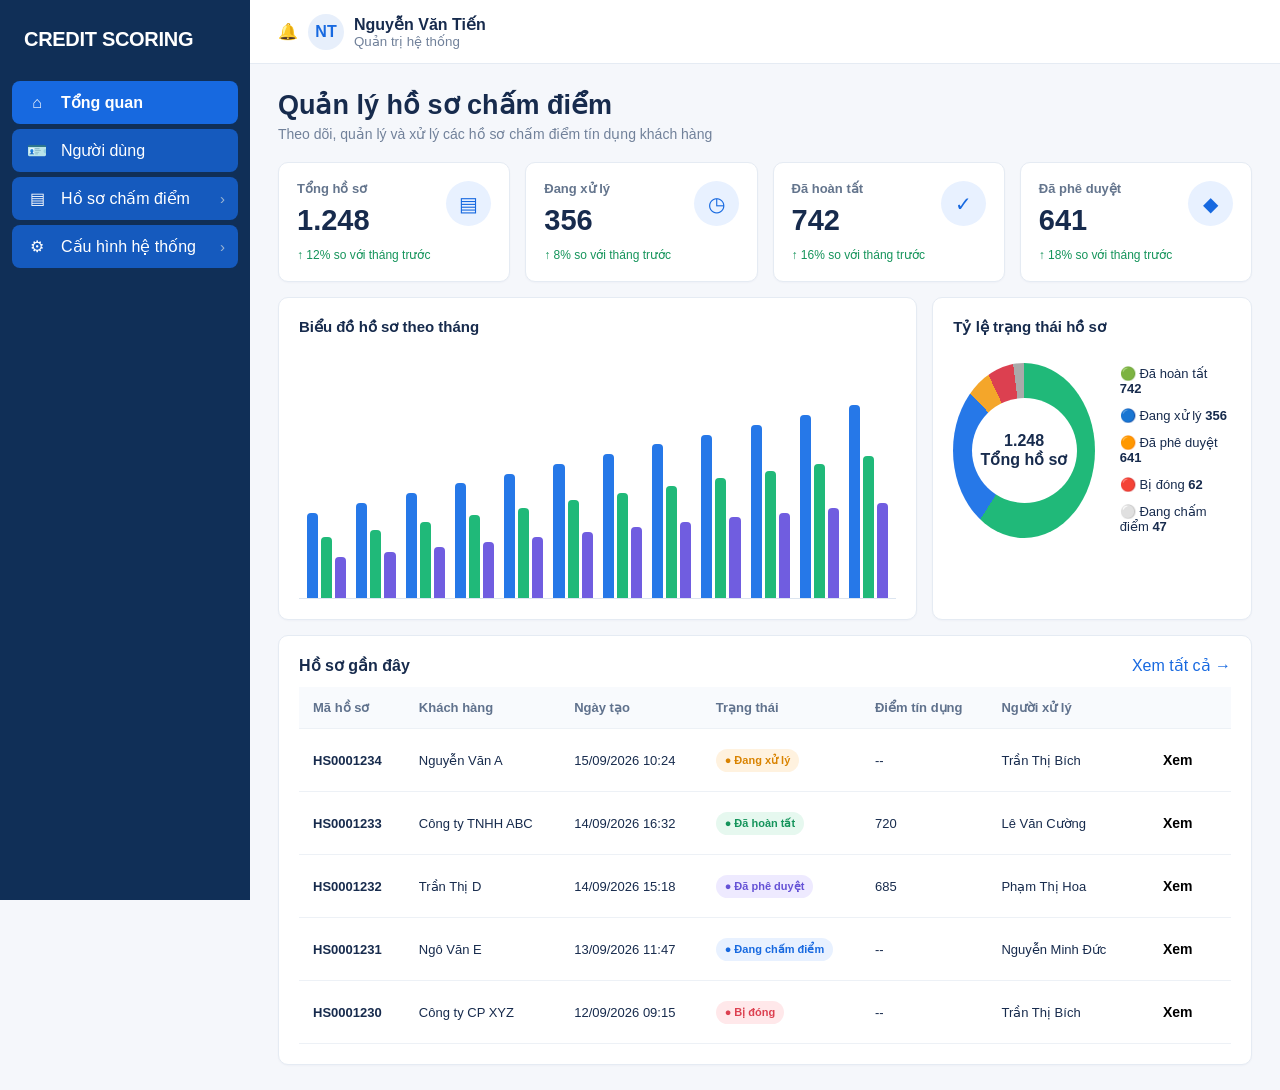
==== FE/credit-scoring-fe/index.html @ 44bb8fa6 "init fe and refactor" ====
<!DOCTYPE html>
<html lang="vi">
<head>
  <meta charset="UTF-8">
  <meta name="viewport" content="width=device-width, initial-scale=1.0">
  <title>Quản lý hồ sơ chấm điểm</title>
  <link rel="stylesheet" href="css/common.css">
  <link rel="stylesheet" href="css/layout.css">
  <link rel="stylesheet" href="css/dashboard.css">
  <link rel="stylesheet" href="css/questions.css">
  <link rel="stylesheet" href="css/model.css">
</head>
<body>
<div id="app"></div>
<script src="js/api.js"></script>
<script src="js/common.js"></script>
<script src="js/dashboard.js"></script>
<script src="js/app.js"></script>
<script src="js/questions.js"></script>
<script src="js/model.js"></script>
</body>
</html>
---- FE/credit-scoring-fe/css/common.css ----
*{box-sizing:border-box}body{margin:0;font-family:Inter,Segoe UI,Arial,sans-serif;color:#172b4d;background:#f5f8fc}button,input,select{font:inherit}a{color:#1769e0;text-decoration:none}.btn{border:1px solid #d8e1ee;background:#fff;border-radius:8px;padding:9px 15px;cursor:pointer}.btn.primary{background:#1769e0;color:#fff;border-color:#1769e0}.btn.full{width:100%;padding:12px}.muted{color:#71819a}.badge{display:inline-flex;align-items:center;gap:6px;border-radius:20px;padding:5px 10px;font-size:12px;font-weight:600}.badge.green{background:#e6f8ef;color:#15945b}.badge.orange{background:#fff2df;color:#d98300}.badge.blue{background:#e8f1ff;color:#1769e0}.badge.red{background:#ffe8ea;color:#dc4050}.badge.purple{background:#eeeaff;color:#6552d6}.card{background:#fff;border:1px solid #e4ebf4;border-radius:10px;box-shadow:0 2px 8px rgba(27,52,84,.04)}table{width:100%;border-collapse:collapse}th,td{text-align:left;padding:13px 14px;border-bottom:1px solid #edf1f6;font-size:13px}th{color:#60728d;background:#f8fafd;font-weight:600}.empty{padding:40px;text-align:center;color:#8a98aa}
---- FE/credit-scoring-fe/css/layout.css ----
/* =========================================================
   FE CREDIT SCORING - GLOBAL LAYOUT
   ========================================================= */

* {
    box-sizing: border-box;
}

html,
body {
    margin: 0;
    padding: 0;
    min-height: 100vh;
    font-family: Inter, "Segoe UI", Arial, sans-serif;
    background: #f5f7fb;
    color: #172b4d;
}

body {
    display: flex;
    min-height: 100vh;
}

/* =========================================================
   SIDEBAR
   ========================================================= */

   /* 1. Mặc định ẩn danh sách con, chỉ hiện khi nav-group có class 'open' */
.nav-children {
    display: none;
}

.nav-group.open .nav-children {
    display: block;
}

/* 2. Căn chỉnh hiển thị cho các menu con (Câu hỏi, Mô hình) */
.nav-child {
    display: flex;
    align-items: center;
    gap: 8px;                   /* Tạo khoảng cách giữa dấu • và chữ */
    padding: 8px 12px 8px 36px; /* Thụt lề trái 36px để lùi sâu hơn menu cha */
    color: #a0aec0;             /* Màu chữ menu con */
    cursor: pointer;
    font-size: 14px;
}

/* 3. Hiệu ứng khi rê chuột hoặc đang ở trang đó */
.nav-child:hover,
.nav-child.active {
    color: #ffffff;
    background-color: rgba(255, 255, 255, 0.08);
}

.sidebar {
    width: 250px;
    background: #102f57;
    color: #dbe8f8;
    padding: 20px 12px;
    position: fixed;
    inset: 0 auto 0 0;
    z-index: 100;
    overflow-y: auto;
}

.brand {
    font-size: 20px;
    font-weight: 800;
    padding: 8px 12px 25px;
    color: #fff;
    letter-spacing: -0.3px;
}

.nav {
    display: flex;
    flex-direction: column;
}

.nav-section {
    margin: 20px 12px 8px;
    font-size: 11px;
    font-weight: 700;
    text-transform: uppercase;
    color: #8fa9c9;
    letter-spacing: 0.7px;
}

.nav-item {
    display: flex;
    align-items: center;
    gap: 12px;
    padding: 12px 13px;
    border-radius: 8px;
    margin: 5px 0;
    color: #dce8f7;
    cursor: pointer;
    text-decoration: none;
    transition:
        background-color 0.15s ease,
        color 0.15s ease;
}

.nav-item.active,
.nav-item:hover {
    background: #1769e0;
    color: #fff;
}

.nav-item.active {
    font-weight: 600;
}

.nav-icon {
    width: 24px;
    min-width: 24px;
    text-align: center;
    font-size: 17px;
}

.nav-text {
    flex: 1;
}

/* Sidebar submenu */

.nav-submenu {
    margin: 2px 0 8px 36px;
}

.nav-submenu .nav-item {
    padding: 9px 12px;
    font-size: 14px;
    margin: 2px 0;
}

.nav-submenu .nav-item.active {
    background: rgba(23, 105, 224, 0.7);
}

/* =========================================================
   MAIN
   ========================================================= */

.main {
    margin-left: 250px;
    flex: 1;
    min-width: 0;
    min-height: 100vh;
}

/* =========================================================
   TOP BAR
   ========================================================= */

.topbar {
    height: 64px;
    background: #fff;
    border-bottom: 1px solid #e5ebf3;
    display: flex;
    align-items: center;
    justify-content: space-between;
    padding: 0 28px;
    position: sticky;
    top: 0;
    z-index: 50;
}

.search {
    width: 450px;
    background: #f5f8fc;
    border: 1px solid #e0e8f2;
    border-radius: 8px;
    padding: 10px 14px;
    outline: none;
    font-size: 14px;
    color: #172b4d;
    transition:
        border-color 0.15s ease,
        box-shadow 0.15s ease;
}

.search::placeholder {
    color: #9aa9bd;
}

.search:focus {
    border-color: #1769e0;
    box-shadow: 0 0 0 3px rgba(23, 105, 224, 0.1);
}

.user {
    display: flex;
    align-items: center;
    gap: 10px;
}

.user-info {
    display: flex;
    flex-direction: column;
    line-height: 1.2;
}

.user-name {
    font-size: 14px;
    font-weight: 700;
    color: #172b4d;
}

.user-role {
    font-size: 12px;
    color: #8190a5;
    margin-top: 3px;
}

.avatar {
    width: 36px;
    height: 36px;
    border-radius: 50%;
    background: #e7effb;
    display: grid;
    place-items: center;
    font-weight: 700;
    color: #1769e0;
}

/* =========================================================
   CONTENT
   ========================================================= */

.content {
    padding: 25px 28px;
    max-width: 1600px;
}

.page-title {
    display: flex;
    justify-content: space-between;
    align-items: center;
    margin-bottom: 20px;
}

.page-title h1 {
    margin: 0 0 5px;
    font-size: 27px;
    font-weight: 750;
    color: #172b4d;
}

.page-title p {
    margin: 0;
    color: #71819a;
    font-size: 14px;
}

.page-actions {
    display: flex;
    align-items: center;
    gap: 10px;
}

/* =========================================================
   BUTTON
   ========================================================= */

.btn {
    border: none;
    border-radius: 7px;
    padding: 10px 16px;
    font-size: 14px;
    font-weight: 600;
    cursor: pointer;
    display: inline-flex;
    align-items: center;
    justify-content: center;
    gap: 7px;
    transition:
        background-color 0.15s ease,
        box-shadow 0.15s ease,
        transform 0.1s ease;
}

.btn:active {
    transform: translateY(1px);
}

.btn-primary {
    background: #1769e0;
    color: #fff;
}

.btn-primary:hover {
    background: #1259c2;
    box-shadow: 0 3px 8px rgba(23, 105, 224, 0.25);
}

.btn-secondary {
    background: #fff;
    color: #344563;
    border: 1px solid #d9e2ef;
}

.btn-secondary:hover {
    background: #f5f8fc;
}

.btn-danger {
    background: #fff;
    color: #d93025;
    border: 1px solid #efcaca;
}

.btn-danger:hover {
    background: #fff5f5;
}

.btn-sm {
    padding: 7px 11px;
    font-size: 13px;
}

.btn-icon {
    width: 34px;
    height: 34px;
    padding: 0;
}

/* =========================================================
   DASHBOARD CARDS
   ========================================================= */

.card-grid {
    display: grid;
    grid-template-columns: repeat(4, minmax(0, 1fr));
    gap: 16px;
    margin-bottom: 20px;
}

.card {
    background: #fff;
    border: 1px solid #e5ebf3;
    border-radius: 10px;
    padding: 20px;
    box-shadow: 0 1px 2px rgba(16, 47, 87, 0.03);
}

.stat-card {
    min-height: 125px;
}

.stat-header {
    display: flex;
    justify-content: space-between;
    align-items: flex-start;
}

.stat-title {
    color: #71819a;
    font-size: 13px;
    font-weight: 600;
}

.stat-icon {
    width: 38px;
    height: 38px;
    border-radius: 8px;
    background: #eaf2ff;
    color: #1769e0;
    display: grid;
    place-items: center;
}

.stat-value {
    margin-top: 14px;
    font-size: 27px;
    font-weight: 750;
    color: #172b4d;
}

.stat-description {
    margin-top: 5px;
    font-size: 12px;
    color: #8997aa;
}

/* =========================================================
   CONTENT CARD
   ========================================================= */

.content-card {
    background: #fff;
    border: 1px solid #e5ebf3;
    border-radius: 10px;
    box-shadow: 0 1px 2px rgba(16, 47, 87, 0.03);
    overflow: hidden;
}

.card-header {
    padding: 18px 20px;
    border-bottom: 1px solid #e8edf4;
    display: flex;
    justify-content: space-between;
    align-items: center;
}

.card-header h2 {
    margin: 0;
    font-size: 16px;
    color: #172b4d;
}

.card-header p {
    margin: 4px 0 0;
    color: #8190a5;
    font-size: 13px;
}

.card-body {
    padding: 20px;
}

/* =========================================================
   FILTER
   ========================================================= */

.filter-bar {
    background: #fff;
    border: 1px solid #e5ebf3;
    border-radius: 10px;
    padding: 16px;
    margin-bottom: 18px;

    display: flex;
    align-items: flex-end;
    gap: 12px;
    flex-wrap: wrap;
}

.filter-item {
    display: flex;
    flex-direction: column;
    gap: 6px;
}

.filter-item label {
    font-size: 12px;
    font-weight: 600;
    color: #53657d;
}

/* =========================================================
   FORM
   ========================================================= */

.form-grid {
    display: grid;
    grid-template-columns: repeat(2, minmax(0, 1fr));
    gap: 18px 20px;
}

.form-grid-3 {
    grid-template-columns: repeat(3, minmax(0, 1fr));
}

.form-group {
    display: flex;
    flex-direction: column;
    gap: 7px;
}

.form-group.full {
    grid-column: 1 / -1;
}

.form-label {
    font-size: 13px;
    font-weight: 650;
    color: #344563;
}

.form-control,
select,
textarea {
    width: 100%;
    border: 1px solid #d9e2ef;
    border-radius: 7px;
    background: #fff;
    padding: 10px 12px;
    font-family: inherit;
    font-size: 14px;
    color: #172b4d;
    outline: none;
    transition:
        border-color 0.15s ease,
        box-shadow 0.15s ease;
}

.form-control:focus,
select:focus,
textarea:focus {
    border-color: #1769e0;
    box-shadow: 0 0 0 3px rgba(23, 105, 224, 0.1);
}

.form-control:disabled,
select:disabled,
textarea:disabled {
    background: #f5f7fa;
    color: #8a97a8;
    cursor: not-allowed;
}

textarea {
    min-height: 100px;
    resize: vertical;
}

.form-help {
    font-size: 12px;
    color: #8997aa;
}

.required {
    color: #d93025;
}

/* =========================================================
   TABLE
   ========================================================= */

.table-wrapper {
    width: 100%;
    overflow-x: auto;
}

.table {
    width: 100%;
    border-collapse: collapse;
    font-size: 13px;
}

.table th {
    background: #f7f9fc;
    color: #53657d;
    font-size: 12px;
    font-weight: 700;
    text-align: left;
    padding: 12px 14px;
    border-bottom: 1px solid #e1e7ef;
    white-space: nowrap;
}

.table td {
    padding: 13px 14px;
    border-bottom: 1px solid #edf1f6;
    color: #344563;
    vertical-align: middle;
}

.table tbody tr:hover {
    background: #f8faff;
}

.table tbody tr:last-child td {
    border-bottom: none;
}

.table-actions {
    display: flex;
    align-items: center;
    gap: 6px;
}

/* =========================================================
   BADGE / STATUS
   ========================================================= */

.badge {
    display: inline-flex;
    align-items: center;
    padding: 5px 9px;
    border-radius: 999px;
    font-size: 11px;
    font-weight: 650;
    white-space: nowrap;
}

.badge-success {
    background: #e9f8ef;
    color: #18864b;
}

.badge-warning {
    background: #fff6df;
    color: #a66a00;
}

.badge-danger {
    background: #fff0f0;
    color: #c92a2a;
}

.badge-info {
    background: #eaf2ff;
    color: #1769e0;
}

.badge-gray {
    background: #eef1f5;
    color: #68778c;
}

/* =========================================================
   PAGINATION
   ========================================================= */

.pagination {
    display: flex;
    align-items: center;
    justify-content: space-between;
    padding: 15px 18px;
    border-top: 1px solid #e8edf4;
}

.pagination-info {
    font-size: 12px;
    color: #8190a5;
}

.pagination-list {
    display: flex;
    align-items: center;
    gap: 5px;
}

.page-btn {
    width: 32px;
    height: 32px;
    border: 1px solid #d9e2ef;
    background: #fff;
    color: #53657d;
    border-radius: 6px;
    cursor: pointer;
    font-size: 13px;
}

.page-btn:hover {
    background: #f3f7fd;
}

.page-btn.active {
    background: #1769e0;
    border-color: #1769e0;
    color: #fff;
}

/* =========================================================
   EMPTY STATE
   ========================================================= */

.empty-state {
    padding: 50px 20px;
    text-align: center;
    color: #8190a5;
}

.empty-state-icon {
    font-size: 36px;
    margin-bottom: 10px;
    opacity: 0.7;
}

.empty-state-title {
    font-size: 15px;
    font-weight: 650;
    color: #53657d;
}

.empty-state-description {
    margin-top: 5px;
    font-size: 13px;
}

/* =========================================================
   ALERT
   ========================================================= */

.alert {
    padding: 12px 14px;
    border-radius: 7px;
    font-size: 13px;
    margin-bottom: 16px;
}

.alert-info {
    background: #edf5ff;
    border: 1px solid #cfe2ff;
    color: #1859a8;
}

.alert-success {
    background: #edf9f2;
    border: 1px solid #ccebd9;
    color: #18794e;
}

.alert-warning {
    background: #fff8e7;
    border: 1px solid #f2dfaa;
    color: #8a6100;
}

.alert-danger {
    background: #fff1f1;
    border: 1px solid #f0cccc;
    color: #b42323;
}

/* =========================================================
   MODAL
   ========================================================= */

.modal-overlay {
    position: fixed;
    inset: 0;
    background: rgba(16, 47, 87, 0.35);
    display: flex;
    align-items: center;
    justify-content: center;
    z-index: 1000;
    padding: 20px;
}

.modal {
    width: 100%;
    max-width: 650px;
    background: #fff;
    border-radius: 10px;
    box-shadow: 0 15px 45px rgba(16, 47, 87, 0.2);
    overflow: hidden;
}

.modal-header {
    padding: 18px 20px;
    border-bottom: 1px solid #e8edf4;
    display: flex;
    justify-content: space-between;
    align-items: center;
}

.modal-header h2 {
    margin: 0;
    font-size: 17px;
}

.modal-body {
    padding: 20px;
}

.modal-footer {
    padding: 15px 20px;
    border-top: 1px solid #e8edf4;
    display: flex;
    justify-content: flex-end;
    gap: 8px;
}

/* =========================================================
   DETAIL / INFORMATION
   ========================================================= */

.detail-grid {
    display: grid;
    grid-template-columns: repeat(2, minmax(0, 1fr));
    border-top: 1px solid #e8edf4;
    border-left: 1px solid #e8edf4;
}

.detail-item {
    padding: 14px 16px;
    border-right: 1px solid #e8edf4;
    border-bottom: 1px solid #e8edf4;
}

.detail-label {
    font-size: 12px;
    color: #8190a5;
    margin-bottom: 5px;
}

.detail-value {
    font-size: 14px;
    font-weight: 600;
    color: #344563;
}

/* =========================================================
   TABS
   ========================================================= */

.tabs {
    display: flex;
    align-items: center;
    gap: 4px;
    border-bottom: 1px solid #e2e8f0;
    margin-bottom: 20px;
}

.tab {
    padding: 11px 16px;
    font-size: 13px;
    font-weight: 600;
    color: #71819a;
    cursor: pointer;
    border-bottom: 2px solid transparent;
}

.tab:hover {
    color: #1769e0;
}

.tab.active {
    color: #1769e0;
    border-bottom-color: #1769e0;
}

/* =========================================================
   CHART / DASHBOARD
   ========================================================= */

.chart-card {
    background: #fff;
    border: 1px solid #e5ebf3;
    border-radius: 10px;
    padding: 20px;
}

.chart-title {
    font-size: 15px;
    font-weight: 700;
    color: #172b4d;
    margin-bottom: 18px;
}

.chart-container {
    min-height: 280px;
}

/* =========================================================
   SCORE
   ========================================================= */

.score-card {
    display: flex;
    align-items: center;
    gap: 25px;
}

.score-value {
    font-size: 42px;
    font-weight: 800;
    color: #1769e0;
}

.score-label {
    font-size: 13px;
    color: #71819a;
}

.score-progress {
    flex: 1;
}

.progress {
    height: 8px;
    background: #e9eef5;
    border-radius: 999px;
    overflow: hidden;
}

.progress-bar {
    height: 100%;
    background: #1769e0;
    border-radius: inherit;
    transition: width 0.25s ease;
}

/* =========================================================
   QUESTION / MODEL CONFIGURATION
   ========================================================= */

.question-list,
.model-list {
    display: flex;
    flex-direction: column;
    gap: 10px;
}

.question-item,
.model-item {
    background: #fff;
    border: 1px solid #e2e8f0;
    border-radius: 8px;
    padding: 15px 16px;

    display: flex;
    align-items: center;
    justify-content: space-between;
    gap: 15px;
}

.question-item:hover,
.model-item:hover {
    border-color: #c8d8ed;
    background: #fbfdff;
}

.question-content,
.model-content {
    flex: 1;
    min-width: 0;
}

.question-title,
.model-title {
    font-size: 14px;
    font-weight: 650;
    color: #344563;
}

.question-description,
.model-description {
    margin-top: 4px;
    font-size: 12px;
    color: #8190a5;
}

.question-actions,
.model-actions {
    display: flex;
    align-items: center;
    gap: 6px;
}

/* =========================================================
   FOOTER
   ========================================================= */

.footer {
    padding: 20px 28px;
    color: #9aa7b8;
    font-size: 12px;
    text-align: center;
}

/* =========================================================
   SCROLLBAR
   ========================================================= */

::-webkit-scrollbar {
    width: 7px;
    height: 7px;
}

::-webkit-scrollbar-track {
    background: transparent;
}

::-webkit-scrollbar-thumb {
    background: #cbd5e1;
    border-radius: 999px;
}

::-webkit-scrollbar-thumb:hover {
    background: #aebaca;
}

/* =========================================================
   RESPONSIVE
   ========================================================= */

@media (max-width: 1200px) {
    .card-grid {
        grid-template-columns: repeat(2, minmax(0, 1fr));
    }

    .search {
        width: 350px;
    }
}

@media (max-width: 900px) {
    .sidebar {
        width: 220px;
    }

    .main {
        margin-left: 220px;
    }

    .topbar {
        padding: 0 20px;
    }

    .content {
        padding: 20px;
    }

    .form-grid,
    .form-grid-3 {
        grid-template-columns: 1fr;
    }
}

@media (max-width: 700px) {
    .sidebar {
        width: 70px;
        padding: 15px 8px;
    }

    .brand {
        font-size: 0;
        text-align: center;
        padding: 8px 0 20px;
    }

    .brand::after {
        content: "FE";
        font-size: 18px;
    }

    .nav-item {
        justify-content: center;
        padding: 11px;
    }

    .nav-text,
    .nav-section {
        display: none;
    }

    .main {
        margin-left: 70px;
    }

    .topbar {
        padding: 0 15px;
    }

    .search {
        width: 200px;
    }

    .user-info {
        display: none;
    }

    .content {
        padding: 18px 15px;
    }

    .page-title {
        align-items: flex-start;
        gap: 15px;
        flex-direction: column;
    }

    .card-grid {
        grid-template-columns: 1fr;
    }

    .pagination {
        flex-direction: column;
        align-items: flex-start;
        gap: 10px;
    }

    .detail-grid {
        grid-template-columns: 1fr;
    }

}
---- FE/credit-scoring-fe/css/dashboard.css ----
.kpis{display:grid;grid-template-columns:repeat(4,1fr);gap:15px}.kpi{padding:18px;display:flex;justify-content:space-between}.kpi h3{margin:0;color:#64758d;font-size:13px}.kpi strong{display:block;font-size:29px;margin:8px 0}.trend{font-size:12px;color:#15945b}.kpi-icon{width:45px;height:45px;border-radius:50%;display:grid;place-items:center;background:#e8f1ff;color:#1769e0;font-size:20px}.charts{display:grid;grid-template-columns:2fr 1fr;gap:15px;margin-top:15px}.chart-card{padding:20px}.chart-title{font-weight:700;margin-bottom:18px}.bar-chart{height:245px;display:flex;align-items:end;gap:10px;border-bottom:1px solid #dce5f0;padding:0 8px}.bar-group{flex:1;display:flex;align-items:end;gap:3px;height:100%}.bar{width:30%;border-radius:4px 4px 0 0}.bar.a{height:70%;background:#2678e8}.bar.b{height:48%;background:#20b979}.bar.c{height:35%;background:#705de0}.donut-wrap{display:flex;align-items:center;gap:25px}.donut{width:175px;height:175px;border-radius:50%;background:conic-gradient(#20b979 0 59%,#2678e8 59% 88%,#f4a62a 88% 93%,#dc4050 93% 98%,#aaa 98%);display:grid;place-items:center}.donut:after{content:"1.248\A Tổng hồ sơ";white-space:pre;text-align:center;width:105px;height:105px;border-radius:50%;background:#fff;display:grid;place-items:center;font-weight:700}.legend div{margin:12px 0;font-size:13px}.recent{margin-top:15px;padding:20px}.recent-head{display:flex;justify-content:space-between;align-items:center;margin-bottom:12px}@media(max-width:1000px){.kpis{grid-template-columns:repeat(2,1fr)}.charts{grid-template-columns:1fr}.sidebar{width:210px}.main{margin-left:210px}.search{width:300px}}
---- FE/credit-scoring-fe/css/questions.css ----
/* =========================================================
GLOBAL
========================================================= */

* {
box-sizing: border-box;
}

html,
body {
margin: 0;
padding: 0;
min-height: 100vh;
}

body {
display: flex;
font-family: Inter, "Segoe UI", Arial, sans-serif;
background: #f5f7fb;
color: #172b4d;
}

/* =========================================================
SIDEBAR
========================================================= */

.sidebar {
width: 250px;
background: #102f57;
color: #dbe8f8;

padding: 20px 12px;

position: fixed;
inset: 0 auto 0 0;

z-index: 100;

overflow-y: auto;

}

.brand {
font-size: 20px;
font-weight: 800;

padding: 8px 12px 25px;

color: #fff;

white-space: nowrap;

}

.sidebar-nav {
display: flex;
flex-direction: column;
}

/* =========================================================
NAV
========================================================= */

.nav-section {
margin: 20px 12px 8px;

font-size: 10px;
font-weight: 700;

color: #8fa9c9;

letter-spacing: .8px;

}

.nav-item {
display: flex;
align-items: center;

gap: 12px;

width: 100%;

padding: 12px 13px;

margin: 5px 0;

border-radius: 8px;

color: #dce8f7;

cursor: pointer;

text-decoration: none;

transition:
    background .15s ease,
    color .15s ease;

}

.nav-item {
background: rgba(23, 105, 224, .75);
color: #fff;
}

.nav-item.active {
background: #1769e0;
color: #fff;
font-weight: 600;
}

.nav-icon {
width: 24px;
min-width: 24px;

text-align: center;

font-size: 16px;

}

.nav-text {
flex: 1;
}

.nav-arrow {
font-size: 15px;
color: #9db5d2;
}

/* =========================================================
SUBMENU
========================================================= */

.config-parent {
cursor: default;
margin-bottom: 2px;
}

.config-parent {
background: rgba(23, 105, 224, .35);
}

.nav-submenu {
width: 100%;

padding-left: 24px;

margin-bottom: 8px;

}

.submenu-item {
padding: 10px 12px;

margin: 3px 0;

font-size: 14px;

}

.submenu-item .nav-icon {
width: 20px;
min-width: 20px;
}

/* =========================================================
MAIN
========================================================= */

.main {
margin-left: 250px;

flex: 1;

min-width: 0;
min-height: 100vh;

}

/* =========================================================
TOPBAR
========================================================= */

.topbar {
height: 64px;

background: #fff;

border-bottom: 1px solid #e5ebf3;

display: flex;
align-items: center;
justify-content: space-between;

padding: 0 28px;

position: sticky;
top: 0;

z-index: 50;

}

.breadcrumb {
display: flex;
align-items: center;

gap: 9px;

font-size: 13px;

color: #8190a5;

}

.breadcrumb span {
color: #bdc6d3;
}

.breadcrumb strong {
color: #344563;
}

.topbar-right {
display: flex;
align-items: center;
}

.user {
display: flex;
align-items: center;

gap: 10px;

}

.user-info {
display: flex;
flex-direction: column;

line-height: 1.2;

text-align: right;

}

.user-name {
font-size: 14px;
font-weight: 700;

color: #172b4d;

}

.user-role {
margin-top: 3px;

font-size: 11px;

color: #8190a5;

}

.avatar {
width: 36px;
height: 36px;

border-radius: 50%;

background: #e7effb;

display: grid;
place-items: center;

font-weight: 700;

color: #1769e0;

}

/* =========================================================
CONTENT
========================================================= */

.content {
padding: 25px 28px;
}

/* =========================================================
PAGE TITLE
========================================================= */

.page-title {
display: flex;
justify-content: space-between;
align-items: center;

gap: 20px;

margin-bottom: 20px;

}

.page-title h1 {
margin: 0 0 5px;

font-size: 27px;
font-weight: 750;

color: #172b4d;

}

.page-title p {
margin: 0;

font-size: 14px;

color: #71819a;

}

.page-actions {
display: flex;
align-items: center;

gap: 10px;

}

/* =========================================================
BUTTON
========================================================= */

.btn {
border: none;

border-radius: 7px;

padding: 10px 16px;

font-family: inherit;

font-size: 14px;
font-weight: 600;

cursor: pointer;

display: inline-flex;
align-items: center;
justify-content: center;

gap: 7px;

transition:
    background .15s ease,
    border-color .15s ease,
    box-shadow .15s ease;

}

.btn-primary {
background: #1769e0;
color: #fff;
}

.btn-primary {
background: #1259c2;

box-shadow:
    0 3px 8px rgba(23, 105, 224, .25);

}

.btn-secondary {
background: #fff;

color: #344563;

border: 1px solid #d9e2ef;

}

.btn-secondary {
background: #f5f8fc;
}

.btn-sm {
padding: 7px 11px;
font-size: 13px;
}

.btn-icon-text {
font-size: 18px;
line-height: 1;
}

/* =========================================================
CARD
========================================================= */

.content-card {
background: #fff;

border: 1px solid #e5ebf3;

border-radius: 10px;

box-shadow:
    0 1px 2px rgba(16, 47, 87, .03);

overflow: hidden;

}

.card-header {
padding: 18px 20px;

border-bottom: 1px solid #e8edf4;

display: flex;
justify-content: space-between;
align-items: center;

}

.card-header h2 {
margin: 0;

font-size: 16px;

color: #172b4d;

}

.card-header p {
margin: 5px 0 0;

font-size: 12px;

color: #8190a5;

}

.card-header p strong {
color: #344563;
}

.card-header-actions {
display: flex;
align-items: center;
gap: 8px;
}

/* =========================================================
TABLE
========================================================= */

.table-wrapper {
width: 100%;

overflow-x: auto;

}

.question-table {
width: 100%;

border-collapse: collapse;

table-layout: fixed;

font-size: 13px;

}

.question-table th {
background: #f7f9fc;

color: #53657d;

font-size: 12px;
font-weight: 700;

text-align: left;

padding: 12px 14px;

border-bottom: 1px solid #e1e7ef;

white-space: nowrap;

}

.question-table td {
padding: 14px;

border-bottom: 1px solid #edf1f6;

color: #344563;

vertical-align: middle;

}

.question-table tbody tr {
transition: background .12s ease;
}

.question-table tbody tr {
background: #f8faff;
}

.question-table tbody tr td {
border-bottom: none;
}

/* =========================================================
TABLE COLUMNS
========================================================= */

.col-stt {
width: 65px;
}

.col-id {
width: 280px;
}

.col-code {
width: 140px;
}

.col-model {
width: 120px;
}

.col-action {
width: 125px;
}

/* =========================================================
QUESTION DATA
========================================================= */

.question-id {
display: block;

font-family: Consolas, "Courier New", monospace;

font-size: 11px;

color: #8190a5;

white-space: nowrap;

overflow: hidden;

text-overflow: ellipsis;

}

.question-code {
display: inline-flex;
align-items: center;

padding: 5px 9px;

border-radius: 5px;

background: #edf4ff;

color: #1769e0;

font-family: Consolas, "Courier New", monospace;

font-size: 12px;
font-weight: 700;

}

.question-name {
font-size: 13px;
font-weight: 500;

color: #344563;

}

/* =========================================================
BADGE
========================================================= */

.badge {
display: inline-flex;
align-items: center;

padding: 5px 9px;

border-radius: 999px;

font-size: 11px;
font-weight: 650;

white-space: nowrap;

}

.badge-info {
background: #eaf2ff;
color: #1769e0;
}

.badge-gray {
background: #eef1f5;
color: #68778c;
}

/* =========================================================
ACTION
========================================================= */

.table-actions {
display: flex;
align-items: center;

gap: 6px;

}

.action-btn {
width: 32px;
height: 32px;

border: 1px solid #dce4ef;

border-radius: 6px;

background: #fff;

cursor: pointer;

display: inline-flex;
align-items: center;
justify-content: center;

font-size: 14px;

}

.action-btn {
background: #f3f7fd;
}

.action-btn.view {
color: #1769e0;
}

.action-btn.edit {
color: #53657d;
}

/* =========================================================
EMPTY
========================================================= */

.empty-state {
padding: 55px 20px;

text-align: center;

}

.empty-icon {
width: 48px;
height: 48px;

margin: 0 auto 12px;

border-radius: 50%;

background: #edf4ff;

color: #1769e0;

display: grid;
place-items: center;

font-size: 22px;
font-weight: 700;

}

.empty-title {
font-size: 15px;
font-weight: 650;

color: #53657d;

}

.empty-description {
margin-top: 5px;

font-size: 13px;

color: #8997aa;

}

/* =========================================================
PAGINATION
========================================================= */

.pagination {
display: flex;
justify-content: space-between;
align-items: center;

padding: 15px 18px;

border-top: 1px solid #e8edf4;

}

.pagination-info {
font-size: 12px;
color: #8190a5;
}

.pagination-list {
display: flex;
align-items: center;

gap: 5px;

}

.page-btn {
width: 32px;
height: 32px;

border: 1px solid #d9e2ef;

background: #fff;

color: #53657d;

border-radius: 6px;

cursor: pointer;

}

.page-btn:hover() {
background: #f3f7fd;
}

.page-btn.active {
background: #1769e0;
border-color: #1769e0;

color: #fff;

}

.page-btn {
opacity: .45;
cursor: not-allowed;
}

/* =========================================================
MODAL
========================================================= */

.modal-overlay {
position: fixed;

inset: 0;

background: rgba(16, 47, 87, .35);

display: flex;
align-items: center;
justify-content: center;

z-index: 1000;

padding: 20px;

}

.modal {
width: 100%;

background: #fff;

border-radius: 10px;

box-shadow:
    0 15px 45px rgba(16, 47, 87, .20);

overflow: hidden;

}

.question-modal {
max-width: 620px;
}

.modal-header {
padding: 18px 20px;

border-bottom: 1px solid #e8edf4;

display: flex;
justify-content: space-between;
align-items: flex-start;

gap: 15px;

}

.modal-header h2 {
margin: 0;

font-size: 17px;

color: #172b4d;

}

.modal-header p {
margin: 5px 0 0;

font-size: 13px;

color: #8190a5;

}

.modal-close {
width: 32px;
height: 32px;

border: none;

border-radius: 6px;

background: transparent;

color: #71819a;

font-size: 23px;

line-height: 1;

cursor: pointer;

}

.modal-close {
background: #f2f5f9;

color: #344563;

}

.modal-body {
padding: 20px;
}

.modal-footer {
padding: 15px 20px;

border-top: 1px solid #e8edf4;

display: flex;
justify-content: flex-end;

gap: 8px;

}

/* =========================================================
FORM
========================================================= */

.form-group {
display: flex;
flex-direction: column;

gap: 7px;

margin-bottom: 18px;

}

.form-group {
margin-bottom: 0;
}

.form-label {
font-size: 13px;

font-weight: 650;

color: #344563;

}

.required {
color: #d93025;
}

.readonly-field {
    background-color: #e3e4e6 !important;
    color: #6b7280 !important;
    cursor: not-allowed !important;
    opacity: 0.75 !important;
}

.form-control {
width: 100%;

border: 1px solid #d9e2ef;

border-radius: 7px;

background: #fff;

padding: 10px 12px;

font-family: inherit;

font-size: 14px;

color: #172b4d;

outline: none;

transition:
    border-color .15s ease,
    box-shadow .15s ease;

}



.form-control {
border-color: #1769e0;

box-shadow:
    0 0 0 3px rgba(23, 105, 224, .10);

}

.form-control.readonly {
background: #f5f7fa;

color: #71819a;

cursor: not-allowed;

}

textarea.form-control {
min-height: 110px;

resize: vertical;

}

.form-help {
font-size: 11px;

color: #8997aa;

}

/* =========================================================
DETAIL
========================================================= */

.detail-list {
border: 1px solid #e3e9f1;

border-radius: 8px;

overflow: hidden;

}

.detail-row {
display: grid;

grid-template-columns: 150px 1fr;

min-height: 55px;

border-bottom: 1px solid #e8edf4;

}

.detail-row {
border-bottom: none;
}

.detail-label {
display: flex;
align-items: center;

padding: 12px 15px;

background: #f7f9fc;

color: #71819a;

font-size: 13px;

font-weight: 600;

}

.detail-value {
display: flex;
align-items: center;

padding: 12px 15px;

color: #344563;

font-size: 14px;

word-break: break-word;

}

.detail-id {
font-family: Consolas, "Courier New", monospace;

font-size: 11px;

color: #71819a;

}

/* =========================================================
ALERT
========================================================= */

.alert {
padding: 11px 13px;

border-radius: 7px;

font-size: 13px;

margin-bottom: 18px;

}

.alert-danger {
background: #fff1f1;

border: 1px solid #f0cccc;

color: #b42323;

}

/* =========================================================
TOAST
========================================================= */

.toast {
position: fixed;

right: 28px;
bottom: 28px;

min-width: 280px;

padding: 13px 16px;

border-radius: 8px;

background: #173b67;

color: #fff;

font-size: 13px;

box-shadow:
    0 6px 20px rgba(16, 47, 87, .20);

z-index: 2000;

animation: toastIn .2s ease;

}

@keyframes toastIn {
from {
opacity: 0;
transform: translateY(10px);
}

to {
    opacity: 1;
    transform: translateY(0);
}

}

/* =========================================================
HIDDEN
========================================================= */

.hidden {
display: none !important;
}

/* =========================================================
RESPONSIVE
========================================================= */

@media (max-width: 1000px) {

.col-id {
    width: 230px;
}

.content {
    padding: 20px;
}

}

@media (max-width: 750px) {

.sidebar {
    width: 70px;

    padding: 15px 8px;
}

.brand {
    font-size: 0;

    text-align: center;

    padding: 8px 0 20px;
}

.brand::after {
    content: "FE";

    font-size: 18px;
}

.nav-item {
    justify-content: center;

    padding: 11px;
}

.nav-text,
.nav-section,
.nav-arrow {
    display: none;
}

.nav-submenu {
    padding-left: 0;
}

.main {
    margin-left: 70px;
}

.topbar {
    padding: 0 15px;
}

.breadcrumb {
    display: none;
}

.user-info {
    display: none;
}

.content {
    padding: 18px 15px;
}

.page-title {
    flex-direction: column;

    align-items: flex-start;
}

.page-actions {
    width: 100%;
}

.page-actions .btn {
    width: 100%;
}

.detail-row {
    grid-template-columns: 120px 1fr;
}

.modal-overlay {
    display: none;
}

.modal-overlay.show {
    display: flex;
}



}
---- FE/credit-scoring-fe/css/model.css ----
/* =========================================================
GLOBAL
========================================================= */

* {
box-sizing: border-box;
}

html,
body {
margin: 0;
padding: 0;
min-height: 100vh;
}

body {
display: flex;
font-family: Inter, "Segoe UI", Arial, sans-serif;
background: #f5f7fb;
color: #172b4d;
}

/* =========================================================
SIDEBAR
========================================================= */

.sidebar {
width: 250px;
background: #102f57;
color: #dbe8f8;

padding: 20px 12px;

position: fixed;
inset: 0 auto 0 0;

z-index: 100;

overflow-y: auto;

}

.brand {
font-size: 20px;
font-weight: 800;

padding: 8px 12px 25px;

color: #fff;

white-space: nowrap;

}

.sidebar-nav {
display: flex;
flex-direction: column;
}

.question-option {
    display: flex;
    align-items: flex-start;
    gap: 10px;
    padding: 10px 12px;
    cursor: pointer;
}

.question-checkbox {
    margin-top: 3px;
    flex-shrink: 0;
}

.question-option-content {
    flex: 1;
}

.question-header {
    display: flex;
    align-items: baseline;
    gap: 12px;
}

.question-code {
    font-weight: 600;
    min-width: 60px;
    flex-shrink: 0;
}

.question-name {
    color: #374151;
}

/* =========================================================
NAV
========================================================= */

.nav-section {
margin: 20px 12px 8px;

font-size: 10px;
font-weight: 700;

color: #8fa9c9;

letter-spacing: .8px;

}

.nav-item {
display: flex;
align-items: center;

gap: 12px;

width: 100%;

padding: 12px 13px;

margin: 5px 0;

border-radius: 8px;

color: #dce8f7;

cursor: pointer;

text-decoration: none;

transition:
    background .15s ease,
    color .15s ease;

}

.nav-item {
background: rgba(23, 105, 224, .75);
color: #fff;
}

.nav-item.active {
background: #1769e0;
color: #fff;
font-weight: 600;
}

.nav-icon {
width: 24px;
min-width: 24px;

text-align: center;

font-size: 16px;

}

.nav-text {
flex: 1;
}

.nav-arrow {
font-size: 15px;
color: #9db5d2;
}

/* =========================================================
SUBMENU
========================================================= */

.config-parent {
cursor: default;
margin-bottom: 2px;
}

.config-parent {
background: rgba(23, 105, 224, .35);
}

.nav-submenu {
width: 100%;

padding-left: 24px;

margin-bottom: 8px;

}

.submenu-item {
padding: 10px 12px;

margin: 3px 0;

font-size: 14px;

}

.submenu-item .nav-icon {
width: 20px;
min-width: 20px;
}

/* =========================================================
MAIN
========================================================= */

.main {
margin-left: 250px;

flex: 1;

min-width: 0;
min-height: 100vh;

}

/* =========================================================
TOPBAR
========================================================= */

.topbar {
height: 64px;

background: #fff;

border-bottom: 1px solid #e5ebf3;

display: flex;
align-items: center;
justify-content: space-between;

padding: 0 28px;

position: sticky;
top: 0;

z-index: 50;

}

.breadcrumb {
display: flex;
align-items: center;

gap: 9px;

font-size: 13px;

color: #8190a5;

}

.breadcrumb span {
color: #bdc6d3;
}

.breadcrumb strong {
color: #344563;
}

.topbar-right {
display: flex;
align-items: center;
}

.user {
display: flex;
align-items: center;

gap: 10px;

}

.user-info {
display: flex;
flex-direction: column;

line-height: 1.2;

text-align: right;

}

.user-name {
font-size: 14px;
font-weight: 700;

color: #172b4d;

}

.user-role {
margin-top: 3px;

font-size: 11px;

color: #8190a5;

}

.avatar {
width: 36px;
height: 36px;

border-radius: 50%;

background: #e7effb;

display: grid;
place-items: center;

font-weight: 700;

color: #1769e0;

}

/* =========================================================
CONTENT
========================================================= */

.content {
padding: 25px 28px;
}

/* =========================================================
PAGE TITLE
========================================================= */

.page-title {
display: flex;
justify-content: space-between;
align-items: center;

gap: 20px;

margin-bottom: 20px;

}

.page-title h1 {
margin: 0 0 5px;

font-size: 27px;
font-weight: 750;

color: #172b4d;

}

.page-title p {
margin: 0;

font-size: 14px;

color: #71819a;

}

.page-actions {
display: flex;
align-items: center;

gap: 10px;

}

/* =========================================================
BUTTON
========================================================= */

.btn {
border: none;

border-radius: 7px;

padding: 10px 16px;

font-family: inherit;

font-size: 14px;
font-weight: 600;

cursor: pointer;

display: inline-flex;
align-items: center;
justify-content: center;

gap: 7px;

transition:
    background .15s ease,
    border-color .15s ease,
    box-shadow .15s ease;

}

.btn-primary {
background: #1769e0;
color: #fff;
}

.btn-primary {
background: #1259c2;

box-shadow:
    0 3px 8px rgba(23, 105, 224, .25);

}

.btn-secondary {
background: #fff;

color: #344563;

border: 1px solid #d9e2ef;

}

.btn-secondary {
background: #f5f8fc;
}

.btn-sm {
padding: 7px 11px;
font-size: 13px;
}

.btn-icon-text {
font-size: 18px;
line-height: 1;
}

/* =========================================================
CARD
========================================================= */

.content-card {
background: #fff;

border: 1px solid #e5ebf3;

border-radius: 10px;

box-shadow:
    0 1px 2px rgba(16, 47, 87, .03);

overflow: hidden;

}

.card-header {
padding: 18px 20px;

border-bottom: 1px solid #e8edf4;

display: flex;
justify-content: space-between;
align-items: center;

}

.card-header h2 {
margin: 0;

font-size: 16px;

color: #172b4d;

}

.card-header p {
margin: 5px 0 0;

font-size: 12px;

color: #8190a5;

}

.card-header p strong {
color: #344563;
}

.card-header-actions {
display: flex;
align-items: center;
gap: 8px;
}

/* =========================================================
TABLE
========================================================= */

.table-wrapper {
width: 100%;

overflow-x: auto;

}

.model-table {
width: 100%;

border-collapse: collapse;

table-layout: fixed;

font-size: 13px;

}

.model-table th {
background: #f7f9fc;

color: #53657d;

font-size: 12px;
font-weight: 700;

text-align: left;

padding: 12px 14px;

border-bottom: 1px solid #e1e7ef;

white-space: nowrap;

}

.model-table td {
padding: 14px;

border-bottom: 1px solid #edf1f6;

color: #344563;

vertical-align: middle;

}

.model-table tbody tr {
transition: background .12s ease;
}

.model-table tbody tr {
background: #f8faff;
}

.model-table tbody tr td {
border-bottom: none;
}

/* =========================================================
TABLE COLUMNS
========================================================= */

.col-stt {
width: 65px;
}

.col-id {
width: 280px;
}

.col-code {
width: 140px;
}

.col-model {
width: 120px;
}

.col-action {
width: 125px;
}

/* =========================================================
model DATA
========================================================= */

.model-id {
display: block;

font-family: Consolas, "Courier New", monospace;

font-size: 11px;

color: #8190a5;

white-space: nowrap;

overflow: hidden;

text-overflow: ellipsis;

}

.model-code {
display: inline-flex;
align-items: center;

padding: 5px 9px;

border-radius: 5px;

background: #edf4ff;

color: #1769e0;

font-family: Consolas, "Courier New", monospace;

font-size: 12px;
font-weight: 700;

}

.model-name {
font-size: 13px;
font-weight: 500;

color: #344563;

}

/* =========================================================
BADGE
========================================================= */

.badge {
display: inline-flex;
align-items: center;

padding: 5px 9px;

border-radius: 999px;

font-size: 11px;
font-weight: 650;

white-space: nowrap;

}

.badge-info {
background: #eaf2ff;
color: #1769e0;
}

.badge-gray {
background: #eef1f5;
color: #68778c;
}

/* =========================================================
ACTION
========================================================= */

.table-actions {
display: flex;
align-items: center;

gap: 6px;

}

.action-btn {
width: 32px;
height: 32px;

border: 1px solid #dce4ef;

border-radius: 6px;

background: #fff;

cursor: pointer;

display: inline-flex;
align-items: center;
justify-content: center;

font-size: 14px;

}

.action-btn {
background: #f3f7fd;
}

.action-btn.view {
color: #1769e0;
}

.action-btn.edit {
color: #53657d;
}

/* =========================================================
EMPTY
========================================================= */

.empty-state {
padding: 55px 20px;

text-align: center;

}

.empty-icon {
width: 48px;
height: 48px;

margin: 0 auto 12px;

border-radius: 50%;

background: #edf4ff;

color: #1769e0;

display: grid;
place-items: center;

font-size: 22px;
font-weight: 700;

}

.empty-title {
font-size: 15px;
font-weight: 650;

color: #53657d;

}

.empty-description {
margin-top: 5px;

font-size: 13px;

color: #8997aa;

}

/* =========================================================
PAGINATION
========================================================= */

.pagination {
display: flex;
justify-content: space-between;
align-items: center;

padding: 15px 18px;

border-top: 1px solid #e8edf4;

}

.pagination-info {
font-size: 12px;
color: #8190a5;
}

.pagination-list {
display: flex;
align-items: center;

gap: 5px;

}

.page-btn {
width: 32px;
height: 32px;

border: 1px solid #d9e2ef;

background: #fff;

color: #53657d;

border-radius: 6px;

cursor: pointer;

}

.page-btn:hover() {
background: #f3f7fd;
}

.page-btn.active {
background: #1769e0;
border-color: #1769e0;

color: #fff;

}

.page-btn {
opacity: .45;
cursor: not-allowed;
}

/* =========================================================
MODAL
========================================================= */

.modal-overlay {
position: fixed;

inset: 0;

background: rgba(16, 47, 87, .35);

display: flex;
align-items: center;
justify-content: center;

z-index: 1000;

padding: 20px;

}

.modal {
width: 100%;

background: #fff;

border-radius: 10px;

box-shadow:
    0 15px 45px rgba(16, 47, 87, .20);

overflow: hidden;

}

.model-modal {
max-width: 620px;
}

.modal-header {
padding: 18px 20px;

border-bottom: 1px solid #e8edf4;

display: flex;
justify-content: space-between;
align-items: flex-start;

gap: 15px;

}

.modal-header h2 {
margin: 0;

font-size: 17px;

color: #172b4d;

}

.modal-header p {
margin: 5px 0 0;

font-size: 13px;

color: #8190a5;

}

.modal-close {
width: 32px;
height: 32px;

border: none;

border-radius: 6px;

background: transparent;

color: #71819a;

font-size: 23px;

line-height: 1;

cursor: pointer;

}

.modal-close {
background: #f2f5f9;

color: #344563;

}

.modal-body {
padding: 20px;
}

.modal-footer {
padding: 15px 20px;

border-top: 1px solid #e8edf4;

display: flex;
justify-content: flex-end;

gap: 8px;

}

/* =========================================================
FORM
========================================================= */

.form-group {
display: flex;
flex-direction: column;

gap: 7px;

margin-bottom: 18px;

}

.form-group {
margin-bottom: 0;
}

.form-label {
font-size: 13px;

font-weight: 650;

color: #344563;

}

.required {
color: #d93025;
}

.readonly-field {
    background-color: #e3e4e6 !important;
    color: #6b7280 !important;
    cursor: not-allowed !important;
    opacity: 0.75 !important;
}

.form-control {
width: 100%;

border: 1px solid #d9e2ef;

border-radius: 7px;

background: #fff;

padding: 10px 12px;

font-family: inherit;

font-size: 14px;

color: #172b4d;

outline: none;

transition:
    border-color .15s ease,
    box-shadow .15s ease;

}



.form-control {
border-color: #1769e0;

box-shadow:
    0 0 0 3px rgba(23, 105, 224, .10);

}

.form-control.readonly {
background: #f5f7fa;

color: #71819a;

cursor: not-allowed;

}

textarea.form-control {
min-height: 110px;

resize: vertical;

}

.form-help {
font-size: 11px;

color: #8997aa;

}

/* =========================================================
DETAIL
========================================================= */

.detail-list {
border: 1px solid #e3e9f1;

border-radius: 8px;

overflow: hidden;

}

.detail-row {
display: grid;

grid-template-columns: 150px 1fr;

min-height: 55px;

border-bottom: 1px solid #e8edf4;

}

.detail-row {
border-bottom: none;
}

.detail-label {
display: flex;
align-items: center;

padding: 12px 15px;

background: #f7f9fc;

color: #71819a;

font-size: 13px;

font-weight: 600;

}

.detail-value {
display: flex;
align-items: center;

padding: 12px 15px;

color: #344563;

font-size: 14px;

word-break: break-word;

}

.detail-id {
font-family: Consolas, "Courier New", monospace;

font-size: 11px;

color: #71819a;

}

/* =========================================================
ALERT
========================================================= */

.alert {
padding: 11px 13px;

border-radius: 7px;

font-size: 13px;

margin-bottom: 18px;

}

.alert-danger {
background: #fff1f1;

border: 1px solid #f0cccc;

color: #b42323;

}

/* =========================================================
TOAST
========================================================= */

.toast {
position: fixed;

right: 28px;
bottom: 28px;

min-width: 280px;

padding: 13px 16px;

border-radius: 8px;

background: #173b67;

color: #fff;

font-size: 13px;

box-shadow:
    0 6px 20px rgba(16, 47, 87, .20);

z-index: 2000;

animation: toastIn .2s ease;

}

@keyframes toastIn {
from {
opacity: 0;
transform: translateY(10px);
}

to {
    opacity: 1;
    transform: translateY(0);
}

}

/* =========================================================
HIDDEN
========================================================= */

.hidden {
display: none !important;
}

/* =========================================================
RESPONSIVE
========================================================= */

@media (max-width: 1000px) {

.col-id {
    width: 230px;
}

.content {
    padding: 20px;
}

}

@media (max-width: 750px) {

.sidebar {
    width: 70px;

    padding: 15px 8px;
}

.brand {
    font-size: 0;

    text-align: center;

    padding: 8px 0 20px;
}

.brand::after {
    content: "FE";

    font-size: 18px;
}

.nav-item {
    justify-content: center;

    padding: 11px;
}

.nav-text,
.nav-section,
.nav-arrow {
    display: none;
}

.nav-submenu {
    padding-left: 0;
}

.main {
    margin-left: 70px;
}

.topbar {
    padding: 0 15px;
}

.breadcrumb {
    display: none;
}

.user-info {
    display: none;
}

.content {
    padding: 18px 15px;
}

.page-title {
    flex-direction: column;

    align-items: flex-start;
}

.page-actions {
    width: 100%;
}

.page-actions .btn {
    width: 100%;
}

.detail-row {
    grid-template-columns: 120px 1fr;
}

.modal-overlay {
    display: none;
}

.modal-overlay.show {
    display: flex;
}



}
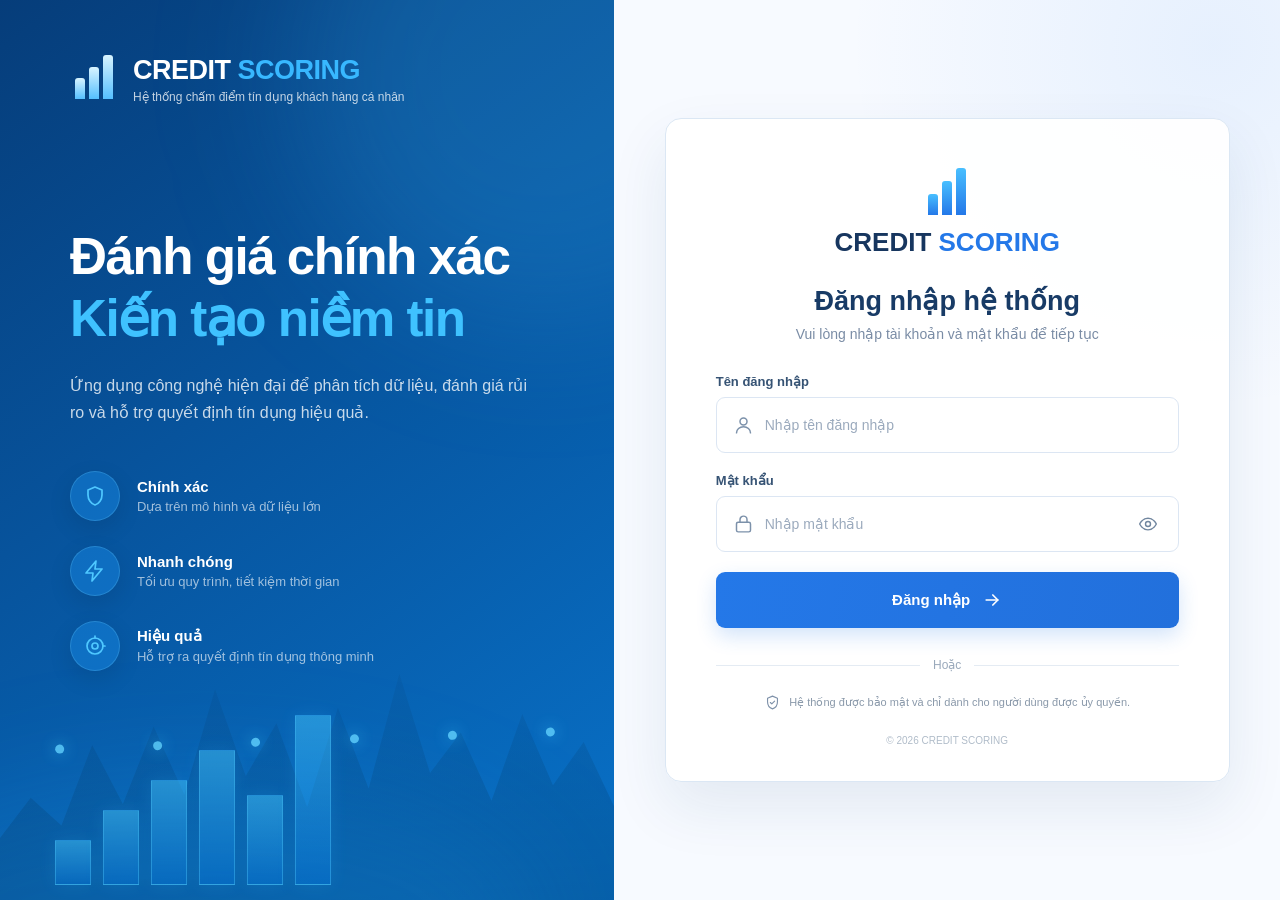
==== commit 360c0f2f: "init scoring" ====
--- a/FE/credit-scoring-fe/index.html
+++ b/FE/credit-scoring-fe/index.html
@@ -4,19 +4,29 @@
   <meta charset="UTF-8">
   <meta name="viewport" content="width=device-width, initial-scale=1.0">
   <title>Quản lý hồ sơ chấm điểm</title>
+
+  
   <link rel="stylesheet" href="css/common.css">
   <link rel="stylesheet" href="css/layout.css">
   <link rel="stylesheet" href="css/dashboard.css">
   <link rel="stylesheet" href="css/questions.css">
   <link rel="stylesheet" href="css/model.css">
+  <link rel="stylesheet" href="css/user.css">
+  <link rel="stylesheet" href="css/create-dossier.css">
 </head>
 <body>
 <div id="app"></div>
+<script src="js/common.js"></script>
+<script>
+    checkAuthentication();
+</script>
+
 <script src="js/api.js"></script>
-<script src="js/common.js"></script>
 <script src="js/dashboard.js"></script>
 <script src="js/app.js"></script>
 <script src="js/questions.js"></script>
 <script src="js/model.js"></script>
+<script src="js/user.js"></script>
+<script src="js/create-dossier.js"></script>
 </body>
 </html>
--- a/FE/credit-scoring-fe/css/common.css
+++ b/FE/credit-scoring-fe/css/common.css
@@ -1 +1,41 @@
-*{box-sizing:border-box}body{margin:0;font-family:Inter,Segoe UI,Arial,sans-serif;color:#172b4d;background:#f5f8fc}button,input,select{font:inherit}a{color:#1769e0;text-decoration:none}.btn{border:1px solid #d8e1ee;background:#fff;border-radius:8px;padding:9px 15px;cursor:pointer}.btn.primary{background:#1769e0;color:#fff;border-color:#1769e0}.btn.full{width:100%;padding:12px}.muted{color:#71819a}.badge{display:inline-flex;align-items:center;gap:6px;border-radius:20px;padding:5px 10px;font-size:12px;font-weight:600}.badge.green{background:#e6f8ef;color:#15945b}.badge.orange{background:#fff2df;color:#d98300}.badge.blue{background:#e8f1ff;color:#1769e0}.badge.red{background:#ffe8ea;color:#dc4050}.badge.purple{background:#eeeaff;color:#6552d6}.card{background:#fff;border:1px solid #e4ebf4;border-radius:10px;box-shadow:0 2px 8px rgba(27,52,84,.04)}table{width:100%;border-collapse:collapse}th,td{text-align:left;padding:13px 14px;border-bottom:1px solid #edf1f6;font-size:13px}th{color:#60728d;background:#f8fafd;font-weight:600}.empty{padding:40px;text-align:center;color:#8a98aa}+*{box-sizing:border-box}body{margin:0;font-family:Inter,Segoe UI,Arial,sans-serif;color:#172b4d;background:#f5f8fc}button,input,select{font:inherit}a{color:#1769e0;text-decoration:none}.btn{border:1px solid #d8e1ee;background:#fff;border-radius:8px;padding:9px 15px;cursor:pointer}.btn.primary{background:#1769e0;color:#fff;border-color:#1769e0}.btn.full{width:100%;padding:12px}.muted{color:#71819a}.badge{display:inline-flex;align-items:center;gap:6px;border-radius:20px;padding:5px 10px;font-size:12px;font-weight:600}.badge.green{background:#e6f8ef;color:#15945b}.badge.orange{background:#fff2df;color:#d98300}.badge.blue{background:#e8f1ff;color:#1769e0}.badge.red{background:#ffe8ea;color:#dc4050}.badge.purple{background:#eeeaff;color:#6552d6}.card{background:#fff;border:1px solid #e4ebf4;border-radius:10px;box-shadow:0 2px 8px rgba(27,52,84,.04)}table{width:100%;border-collapse:collapse}th,td{text-align:left;padding:13px 14px;border-bottom:1px solid #edf1f6;font-size:13px}th{color:#60728d;background:#f8fafd;font-weight:600}.empty{padding:40px;text-align:center;color:#8a98aa}
+.logout-button {
+    width: 38px;
+    height: 38px;
+    margin-left: 14px;
+
+    display: flex;
+    align-items: center;
+    justify-content: center;
+
+    border: 1px solid #e1e7ef;
+    border-radius: 9px;
+
+    background: #fffefe;
+    color: #f55c04;
+
+    cursor: pointer;
+
+    transition: all 0.2s ease;
+}
+
+.logout-button svg {
+    width: 20px;
+    height: 20px;
+
+    fill: none;
+    stroke: currentColor;
+    stroke-width: 1.8;
+    stroke-linecap: round;
+    stroke-linejoin: round;
+}
+
+.logout-button:hover {
+    color: #d64545;
+    border-color: #f0b5b5;
+    background: #fff5f5;
+}
+
+.logout-button:active {
+    transform: scale(0.95);
+}
--- a/FE/credit-scoring-fe/css/questions.css
+++ b/FE/credit-scoring-fe/css/questions.css
@@ -714,6 +714,11 @@
 PAGINATION
 ========================================================= */
 
+.page-btn.pagination-disabled {
+    opacity: 0.5;
+    cursor: default;
+}
+
 .pagination {
 display: flex;
 justify-content: space-between;
--- a/FE/credit-scoring-fe/css/user.css
+++ b/FE/credit-scoring-fe/css/user.css
@@ -0,0 +1,1226 @@
+/* =========================================================
+GLOBAL
+========================================================= */
+
+* {
+box-sizing: border-box;
+}
+
+html,
+body {
+margin: 0;
+padding: 0;
+min-height: 100vh;
+}
+
+body {
+display: flex;
+font-family: Inter, "Segoe UI", Arial, sans-serif;
+background: #f5f7fb;
+color: #172b4d;
+}
+
+/* =========================================================
+SIDEBAR
+========================================================= */
+
+.sidebar {
+width: 250px;
+background: #102f57;
+color: #dbe8f8;
+
+padding: 20px 12px;
+
+position: fixed;
+inset: 0 auto 0 0;
+
+z-index: 100;
+
+overflow-y: auto;
+
+}
+
+.brand {
+font-size: 20px;
+font-weight: 800;
+
+padding: 8px 12px 25px;
+
+color: #fff;
+
+white-space: nowrap;
+
+}
+
+.sidebar-nav {
+display: flex;
+flex-direction: column;
+}
+
+/* =========================================================
+NAV
+========================================================= */
+
+.nav-section {
+margin: 20px 12px 8px;
+
+font-size: 10px;
+font-weight: 700;
+
+color: #8fa9c9;
+
+letter-spacing: .8px;
+
+}
+
+.nav-item {
+display: flex;
+align-items: center;
+
+gap: 12px;
+
+width: 100%;
+
+padding: 12px 13px;
+
+margin: 5px 0;
+
+border-radius: 8px;
+
+color: #dce8f7;
+
+cursor: pointer;
+
+text-decoration: none;
+
+transition:
+    background .15s ease,
+    color .15s ease;
+
+}
+
+.nav-item {
+background: rgba(23, 105, 224, .75);
+color: #fff;
+}
+
+.nav-item.active {
+background: #1769e0;
+color: #fff;
+font-weight: 600;
+}
+
+.nav-icon {
+width: 24px;
+min-width: 24px;
+
+text-align: center;
+
+font-size: 16px;
+
+}
+
+.nav-text {
+flex: 1;
+}
+
+.nav-arrow {
+font-size: 15px;
+color: #9db5d2;
+}
+
+/* =========================================================
+SUBMENU
+========================================================= */
+
+.config-parent {
+cursor: default;
+margin-bottom: 2px;
+}
+
+.config-parent {
+background: rgba(23, 105, 224, .35);
+}
+
+.nav-submenu {
+width: 100%;
+
+padding-left: 24px;
+
+margin-bottom: 8px;
+
+}
+
+.submenu-item {
+padding: 10px 12px;
+
+margin: 3px 0;
+
+font-size: 14px;
+
+}
+
+.submenu-item .nav-icon {
+width: 20px;
+min-width: 20px;
+}
+
+/* =========================================================
+MAIN
+========================================================= */
+
+.main {
+margin-left: 250px;
+
+flex: 1;
+
+min-width: 0;
+min-height: 100vh;
+
+}
+
+/* =========================================================
+TOPBAR
+========================================================= */
+
+.topbar {
+height: 64px;
+
+background: #fff;
+
+border-bottom: 1px solid #e5ebf3;
+
+display: flex;
+align-items: center;
+justify-content: space-between;
+
+padding: 0 28px;
+
+position: sticky;
+top: 0;
+
+z-index: 50;
+
+}
+
+.breadcrumb {
+display: flex;
+align-items: center;
+
+gap: 9px;
+
+font-size: 13px;
+
+color: #8190a5;
+
+}
+
+.breadcrumb span {
+color: #bdc6d3;
+}
+
+.breadcrumb strong {
+color: #344563;
+}
+
+.topbar-right {
+display: flex;
+align-items: center;
+}
+
+.user {
+display: flex;
+align-items: center;
+
+gap: 10px;
+
+}
+
+.user-info {
+display: flex;
+flex-direction: column;
+
+line-height: 1.2;
+
+text-align: right;
+
+}
+
+.user-name {
+font-size: 14px;
+font-weight: 700;
+
+color: #172b4d;
+
+}
+
+.user-role {
+margin-top: 3px;
+
+font-size: 11px;
+
+color: #8190a5;
+
+}
+
+.avatar {
+width: 36px;
+height: 36px;
+
+border-radius: 50%;
+
+background: #e7effb;
+
+display: grid;
+place-items: center;
+
+font-weight: 700;
+
+color: #1769e0;
+
+}
+
+/* =========================================================
+CONTENT
+========================================================= */
+
+.content {
+padding: 25px 28px;
+}
+
+/* =========================================================
+PAGE TITLE
+========================================================= */
+
+.page-title {
+display: flex;
+justify-content: space-between;
+align-items: center;
+
+gap: 20px;
+
+margin-bottom: 20px;
+
+}
+
+.page-title h1 {
+margin: 0 0 5px;
+
+font-size: 27px;
+font-weight: 750;
+
+color: #172b4d;
+
+}
+
+.page-title p {
+margin: 0;
+
+font-size: 14px;
+
+color: #71819a;
+
+}
+
+.page-actions {
+display: flex;
+align-items: center;
+
+gap: 10px;
+
+}
+
+/* =========================================================
+BUTTON
+========================================================= */
+
+.btn {
+border: none;
+
+border-radius: 7px;
+
+padding: 10px 16px;
+
+font-family: inherit;
+
+font-size: 14px;
+font-weight: 600;
+
+cursor: pointer;
+
+display: inline-flex;
+align-items: center;
+justify-content: center;
+
+gap: 7px;
+
+transition:
+    background .15s ease,
+    border-color .15s ease,
+    box-shadow .15s ease;
+
+}
+
+.btn-primary {
+background: #1769e0;
+color: #fff;
+}
+
+.btn-primary {
+background: #1259c2;
+
+box-shadow:
+    0 3px 8px rgba(23, 105, 224, .25);
+
+}
+
+.btn-secondary {
+background: #fff;
+
+color: #344563;
+
+border: 1px solid #d9e2ef;
+
+}
+
+.btn-secondary {
+background: #f5f8fc;
+}
+
+.btn-sm {
+padding: 7px 11px;
+font-size: 13px;
+}
+
+.btn-icon-text {
+font-size: 18px;
+line-height: 1;
+}
+
+/* =========================================================
+CARD
+========================================================= */
+
+.content-card {
+background: #fff;
+
+border: 1px solid #e5ebf3;
+
+border-radius: 10px;
+
+box-shadow:
+    0 1px 2px rgba(16, 47, 87, .03);
+
+overflow: hidden;
+
+}
+
+.card-header {
+padding: 18px 20px;
+
+border-bottom: 1px solid #e8edf4;
+
+display: flex;
+justify-content: space-between;
+align-items: center;
+
+}
+
+.card-header h2 {
+margin: 0;
+
+font-size: 16px;
+
+color: #172b4d;
+
+}
+
+.card-header p {
+margin: 5px 0 0;
+
+font-size: 12px;
+
+color: #8190a5;
+
+}
+
+.card-header p strong {
+color: #344563;
+}
+
+.card-header-actions {
+display: flex;
+align-items: center;
+gap: 8px;
+}
+
+/* =========================================================
+TABLE
+========================================================= */
+
+.table-wrapper {
+width: 100%;
+
+overflow-x: auto;
+
+}
+
+.user-table {
+width: 100%;
+
+border-collapse: collapse;
+
+table-layout: fixed;
+
+font-size: 13px;
+
+}
+
+.user-table th {
+background: #f7f9fc;
+
+color: #53657d;
+
+font-size: 12px;
+font-weight: 700;
+
+text-align: left;
+
+padding: 12px 14px;
+
+border-bottom: 1px solid #e1e7ef;
+
+white-space: nowrap;
+
+}
+
+.user-table td {
+padding: 14px;
+
+border-bottom: 1px solid #edf1f6;
+
+color: #344563;
+
+vertical-align: middle;
+
+}
+
+.user-table tbody tr {
+transition: background .12s ease;
+}
+
+.user-table tbody tr {
+background: #f8faff;
+}
+
+.user-table tbody tr td {
+border-bottom: none;
+}
+
+/* =========================================================
+TABLE COLUMNS
+========================================================= */
+
+.col-stt {
+width: 65px;
+}
+
+.col-id {
+width: 280px;
+}
+
+.col-code {
+width: 140px;
+}
+
+.col-model {
+width: 120px;
+}
+
+.col-action {
+width: 125px;
+}
+
+
+
+.user-id {
+display: block;
+
+font-family: Consolas, "Courier New", monospace;
+
+font-size: 11px;
+
+color: #8190a5;
+
+white-space: nowrap;
+
+overflow: hidden;
+
+text-overflow: ellipsis;
+
+}
+
+.user-code {
+display: inline-flex;
+align-items: center;
+
+padding: 5px 9px;
+
+border-radius: 5px;
+
+background: #edf4ff;
+
+color: #1769e0;
+
+font-family: Consolas, "Courier New", monospace;
+
+font-size: 12px;
+font-weight: 700;
+
+}
+
+.user-name {
+font-size: 13px;
+font-weight: 500;
+
+color: #344563;
+
+}
+
+/* =========================================================
+BADGE
+========================================================= */
+
+.badge {
+display: inline-flex;
+align-items: center;
+
+padding: 5px 9px;
+
+border-radius: 999px;
+
+font-size: 11px;
+font-weight: 650;
+
+white-space: nowrap;
+
+}
+
+.badge-info {
+background: #eaf2ff;
+color: #1769e0;
+}
+
+.badge-gray {
+background: #eef1f5;
+color: #68778c;
+}
+
+/* =========================================================
+ACTION
+========================================================= */
+
+.table-actions {
+display: flex;
+align-items: center;
+
+gap: 6px;
+
+}
+
+.action-btn {
+width: 32px;
+height: 32px;
+
+border: 1px solid #dce4ef;
+
+border-radius: 6px;
+
+background: #fff;
+
+cursor: pointer;
+
+display: inline-flex;
+align-items: center;
+justify-content: center;
+
+font-size: 14px;
+
+}
+
+.action-btn {
+background: #f3f7fd;
+}
+
+.action-btn.view {
+color: #1769e0;
+}
+
+.action-btn.edit {
+color: #53657d;
+}
+
+/* =========================================================
+EMPTY
+========================================================= */
+
+.empty-state {
+padding: 55px 20px;
+
+text-align: center;
+
+}
+
+.empty-icon {
+width: 48px;
+height: 48px;
+
+margin: 0 auto 12px;
+
+border-radius: 50%;
+
+background: #edf4ff;
+
+color: #1769e0;
+
+display: grid;
+place-items: center;
+
+font-size: 22px;
+font-weight: 700;
+
+}
+
+.empty-title {
+font-size: 15px;
+font-weight: 650;
+
+color: #53657d;
+
+}
+
+.empty-description {
+margin-top: 5px;
+
+font-size: 13px;
+
+color: #8997aa;
+
+}
+
+/* =========================================================
+PAGINATION
+========================================================= */
+
+.pagination {
+display: flex;
+justify-content: space-between;
+align-items: center;
+
+padding: 15px 18px;
+
+border-top: 1px solid #e8edf4;
+
+}
+
+.pagination-info {
+font-size: 12px;
+color: #8190a5;
+}
+
+.pagination-list {
+display: flex;
+align-items: center;
+
+gap: 5px;
+
+}
+
+.page-btn {
+width: 32px;
+height: 32px;
+
+border: 1px solid #d9e2ef;
+
+background: #fff;
+
+color: #53657d;
+
+border-radius: 6px;
+
+cursor: pointer;
+
+}
+
+.page-btn:hover() {
+background: #f3f7fd;
+}
+
+.page-btn.active {
+background: #1769e0;
+border-color: #1769e0;
+
+color: #fff;
+
+}
+
+.page-btn {
+opacity: .45;
+cursor: not-allowed;
+}
+
+/* =========================================================
+MODAL
+========================================================= */
+
+.modal-overlay {
+position: fixed;
+
+inset: 0;
+
+background: rgba(16, 47, 87, .35);
+
+display: flex;
+align-items: center;
+justify-content: center;
+
+z-index: 1000;
+
+padding: 20px;
+
+}
+
+.modal {
+width: 100%;
+
+background: #fff;
+
+border-radius: 10px;
+
+box-shadow:
+    0 15px 45px rgba(16, 47, 87, .20);
+
+overflow: hidden;
+
+}
+
+.user-modal {
+max-width: 620px;
+}
+
+.modal-header {
+padding: 18px 20px;
+
+border-bottom: 1px solid #e8edf4;
+
+display: flex;
+justify-content: space-between;
+align-items: flex-start;
+
+gap: 15px;
+
+}
+
+.modal-header h2 {
+margin: 0;
+
+font-size: 17px;
+
+color: #172b4d;
+
+}
+
+.modal-header p {
+margin: 5px 0 0;
+
+font-size: 13px;
+
+color: #8190a5;
+
+}
+
+.modal-close {
+width: 32px;
+height: 32px;
+
+border: none;
+
+border-radius: 6px;
+
+background: transparent;
+
+color: #71819a;
+
+font-size: 23px;
+
+line-height: 1;
+
+cursor: pointer;
+
+}
+
+.modal-close {
+background: #f2f5f9;
+
+color: #344563;
+
+}
+
+.modal-body {
+padding: 20px;
+}
+
+.modal-footer {
+padding: 15px 20px;
+
+border-top: 1px solid #e8edf4;
+
+display: flex;
+justify-content: flex-end;
+
+gap: 8px;
+
+}
+
+/* =========================================================
+FORM
+========================================================= */
+
+.form-group {
+display: flex;
+flex-direction: column;
+
+gap: 7px;
+
+margin-bottom: 18px;
+
+}
+
+.form-group {
+margin-bottom: 0;
+}
+
+.form-label {
+font-size: 13px;
+
+font-weight: 650;
+
+color: #344563;
+
+}
+
+.required {
+color: #d93025;
+}
+
+.readonly-field {
+    background-color: #e3e4e6 !important;
+    color: #6b7280 !important;
+    cursor: not-allowed !important;
+    opacity: 0.75 !important;
+}
+
+.form-control {
+width: 100%;
+
+border: 1px solid #d9e2ef;
+
+border-radius: 7px;
+
+background: #fff;
+
+padding: 10px 12px;
+
+font-family: inherit;
+
+font-size: 14px;
+
+color: #172b4d;
+
+outline: none;
+
+transition:
+    border-color .15s ease,
+    box-shadow .15s ease;
+
+}
+
+
+
+.form-control {
+border-color: #1769e0;
+
+box-shadow:
+    0 0 0 3px rgba(23, 105, 224, .10);
+
+}
+
+.form-control.readonly {
+background: #f5f7fa;
+
+color: #71819a;
+
+cursor: not-allowed;
+
+}
+
+textarea.form-control {
+min-height: 110px;
+
+resize: vertical;
+
+}
+
+.form-help {
+font-size: 11px;
+
+color: #8997aa;
+
+}
+
+/* =========================================================
+DETAIL
+========================================================= */
+
+.detail-list {
+border: 1px solid #e3e9f1;
+
+border-radius: 8px;
+
+overflow: hidden;
+
+}
+
+.detail-row {
+display: grid;
+
+grid-template-columns: 150px 1fr;
+
+min-height: 55px;
+
+border-bottom: 1px solid #e8edf4;
+
+}
+
+.detail-row {
+border-bottom: none;
+}
+
+.detail-label {
+display: flex;
+align-items: center;
+
+padding: 12px 15px;
+
+background: #f7f9fc;
+
+color: #71819a;
+
+font-size: 13px;
+
+font-weight: 600;
+
+}
+
+.detail-value {
+display: flex;
+align-items: center;
+
+padding: 12px 15px;
+
+color: #344563;
+
+font-size: 14px;
+
+word-break: break-word;
+
+}
+
+.detail-id {
+font-family: Consolas, "Courier New", monospace;
+
+font-size: 11px;
+
+color: #71819a;
+
+}
+
+/* =========================================================
+ALERT
+========================================================= */
+
+.alert {
+padding: 11px 13px;
+
+border-radius: 7px;
+
+font-size: 13px;
+
+margin-bottom: 18px;
+
+}
+
+.alert-danger {
+background: #fff1f1;
+
+border: 1px solid #f0cccc;
+
+color: #b42323;
+
+}
+
+/* =========================================================
+TOAST
+========================================================= */
+
+.toast {
+position: fixed;
+
+right: 28px;
+bottom: 28px;
+
+min-width: 280px;
+
+padding: 13px 16px;
+
+border-radius: 8px;
+
+background: #173b67;
+
+color: #fff;
+
+font-size: 13px;
+
+box-shadow:
+    0 6px 20px rgba(16, 47, 87, .20);
+
+z-index: 2000;
+
+animation: toastIn .2s ease;
+
+}
+
+@keyframes toastIn {
+from {
+opacity: 0;
+transform: translateY(10px);
+}
+
+to {
+    opacity: 1;
+    transform: translateY(0);
+}
+
+}
+
+/* =========================================================
+HIDDEN
+========================================================= */
+
+.hidden {
+display: none !important;
+}
+
+/* =========================================================
+RESPONSIVE
+========================================================= */
+
+@media (max-width: 1000px) {
+
+.col-id {
+    width: 230px;
+}
+
+.content {
+    padding: 20px;
+}
+
+}
+
+@media (max-width: 750px) {
+
+.sidebar {
+    width: 70px;
+
+    padding: 15px 8px;
+}
+
+.brand {
+    font-size: 0;
+
+    text-align: center;
+
+    padding: 8px 0 20px;
+}
+
+.brand::after {
+    content: "FE";
+
+    font-size: 18px;
+}
+
+.nav-item {
+    justify-content: center;
+
+    padding: 11px;
+}
+
+.nav-text,
+.nav-section,
+.nav-arrow {
+    display: none;
+}
+
+.nav-submenu {
+    padding-left: 0;
+}
+
+.main {
+    margin-left: 70px;
+}
+
+.topbar {
+    padding: 0 15px;
+}
+
+.breadcrumb {
+    display: none;
+}
+
+.user-info {
+    display: none;
+}
+
+.content {
+    padding: 18px 15px;
+}
+
+.page-title {
+    flex-direction: column;
+
+    align-items: flex-start;
+}
+
+.page-actions {
+    width: 100%;
+}
+
+.page-actions .btn {
+    width: 100%;
+}
+
+.detail-row {
+    grid-template-columns: 120px 1fr;
+}
+
+.modal-overlay {
+    display: none;
+}
+
+.modal-overlay.show {
+    display: flex;
+}
+
+
+
+}
--- a/FE/credit-scoring-fe/css/create-dossier.css
+++ b/FE/credit-scoring-fe/css/create-dossier.css
@@ -0,0 +1,339 @@
+/* =========================================================
+   CREATE DOSSIER
+========================================================= */
+
+.main {
+    width: 200% !important;
+}
+
+.dossier-form {
+    width: 100%;
+    max-width: none;
+    padding-bottom: 30px;
+    box-sizing: border-box;
+}
+
+.dossier-person-row {
+    width: 100%;
+    max-width: none;
+    display: grid;
+    grid-template-columns: minmax(0, 1fr) minmax(0, 1fr);
+    gap: 20px;
+    box-sizing: border-box;
+}
+
+.dossier-card {
+    width: 100%;
+    max-width: none;
+    box-sizing: border-box;
+
+    background: #ffffff;
+    border: 1px solid #e5ebf3;
+    border-radius: 10px;
+    box-shadow: 0 1px 2px rgba(16, 47, 87, .03);
+    overflow: hidden;
+    margin-bottom: 20px;
+}
+
+.dossier-person-row .dossier-card {
+    margin-bottom: 0;
+}
+
+
+/* =========================================================
+   CARD HEADER
+========================================================= */
+
+.dossier-card-header {
+    min-height: 76px;
+    padding: 16px 20px;
+
+    display: flex;
+    align-items: center;
+    gap: 12px;
+
+    background: #f8fafd;
+    border-bottom: 1px solid #e8edf4;
+    box-sizing: border-box;
+}
+
+.dossier-section-icon {
+    width: 38px;
+    height: 38px;
+    min-width: 38px;
+
+    display: grid;
+    place-items: center;
+
+    border-radius: 9px;
+    background: #eaf2ff;
+    color: #1769e0;
+}
+
+.dossier-section-icon svg {
+    width: 20px;
+    height: 20px;
+
+    fill: none;
+    stroke: currentColor;
+    stroke-width: 1.8;
+    stroke-linecap: round;
+    stroke-linejoin: round;
+}
+
+.dossier-card-title {
+    min-width: 0;
+}
+
+.dossier-card-title h3 {
+    margin: 0;
+
+    font-size: 15px;
+    font-weight: 700;
+    color: #172b4d;
+}
+
+.dossier-card-title p {
+    margin: 4px 0 0;
+
+    font-size: 12px;
+    color: #8190a5;
+}
+
+
+/* =========================================================
+   CARD BODY
+========================================================= */
+
+.dossier-card-body {
+    width: 100%;
+    padding: 20px;
+    box-sizing: border-box;
+}
+
+
+/* =========================================================
+   CUSTOMER / SPOUSE FIELDS
+========================================================= */
+
+.dossier-fields {
+    width: 100%;
+    display: grid;
+
+    grid-template-columns:
+        minmax(0, 1fr)
+        minmax(0, 1fr);
+
+    column-gap: 16px;
+    row-gap: 16px;
+
+    box-sizing: border-box;
+}
+
+.dossier-field {
+    min-width: 0;
+
+    display: flex;
+    flex-direction: column;
+    gap: 7px;
+}
+
+.dossier-field-full {
+    grid-column: 1 / -1;
+}
+
+.dossier-label {
+    font-size: 13px;
+    font-weight: 650;
+    color: #344563;
+}
+
+.dossier-label.required::after {
+    content: " *";
+    color: #d93025;
+}
+
+
+/* =========================================================
+   INPUT
+========================================================= */
+
+.dossier-input,
+.dossier-select {
+    width: 100%;
+    max-width: none;
+    height: 40px;
+
+    box-sizing: border-box;
+
+    border: 1px solid #d9e2ef;
+    border-radius: 7px;
+
+    background: #ffffff;
+
+    padding: 9px 12px;
+
+    font-family: inherit;
+    font-size: 13px;
+    color: #172b4d;
+
+    outline: none;
+
+    transition:
+        border-color .15s ease,
+        box-shadow .15s ease;
+}
+
+.dossier-input::placeholder {
+    color: #9aa7b8;
+}
+
+.dossier-input:focus,
+.dossier-select:focus {
+    border-color: #1769e0;
+
+    box-shadow:
+        0 0 0 3px rgba(23, 105, 224, .10);
+}
+
+
+/* =========================================================
+   LOAN
+========================================================= */
+
+.dossier-loan-fields {
+    width: 100%;
+
+    display: grid;
+
+    grid-template-columns:
+        minmax(0, 1fr)
+        minmax(0, 1fr);
+
+    gap: 16px;
+
+    box-sizing: border-box;
+}
+
+
+/* =========================================================
+   ACTIONS
+========================================================= */
+
+.dossier-actions {
+    width: 100%;
+
+    display: flex;
+    justify-content: flex-end;
+    align-items: center;
+
+    gap: 10px;
+    margin-top: 0;
+
+    box-sizing: border-box;
+}
+
+.dossier-action-button {
+    height: 40px;
+
+    padding: 0 18px;
+
+    border-radius: 7px;
+
+    font-family: inherit;
+    font-size: 13px;
+    font-weight: 600;
+
+    cursor: pointer;
+
+    display: inline-flex;
+    align-items: center;
+    justify-content: center;
+
+    transition:
+        background .15s ease,
+        border-color .15s ease,
+        box-shadow .15s ease;
+}
+
+.dossier-reset-button {
+    background: #ffffff;
+    border: 1px solid #d9e2ef;
+    color: #344563;
+}
+
+.dossier-reset-button:hover {
+    background: #f5f8fc;
+}
+
+.dossier-submit-button {
+    background: #1769e0;
+    border: 1px solid #1769e0;
+    color: #ffffff;
+}
+
+.dossier-submit-button:hover {
+    background: #1259c2;
+
+    box-shadow:
+        0 3px 8px rgba(23, 105, 224, .25);
+}
+
+
+/* =========================================================
+   RESPONSIVE
+========================================================= */
+
+@media (max-width: 1100px) {
+
+    .dossier-person-row {
+        grid-template-columns: 1fr;
+    }
+
+    .dossier-person-row .dossier-card {
+        margin-bottom: 20px;
+    }
+}
+
+
+@media (max-width: 700px) {
+
+    .dossier-fields,
+    .dossier-loan-fields {
+        grid-template-columns: 1fr;
+    }
+
+    .dossier-field-full {
+        grid-column: auto;
+    }
+
+    .dossier-card-body {
+        padding: 16px;
+    }
+
+    .dossier-card-header {
+        padding: 15px 16px;
+    }
+
+    .dossier-actions {
+        flex-direction: column;
+        align-items: stretch;
+    }
+
+    .dossier-action-button {
+        width: 100%;
+    }
+}
+
+
+#page-content {
+    width: 100% !important;
+    max-width: none !important;
+    box-sizing: border-box;
+}
+
+#page-content .content-card {
+    width: 100% !important;
+    max-width: none !important;
+    box-sizing: border-box;
+}
